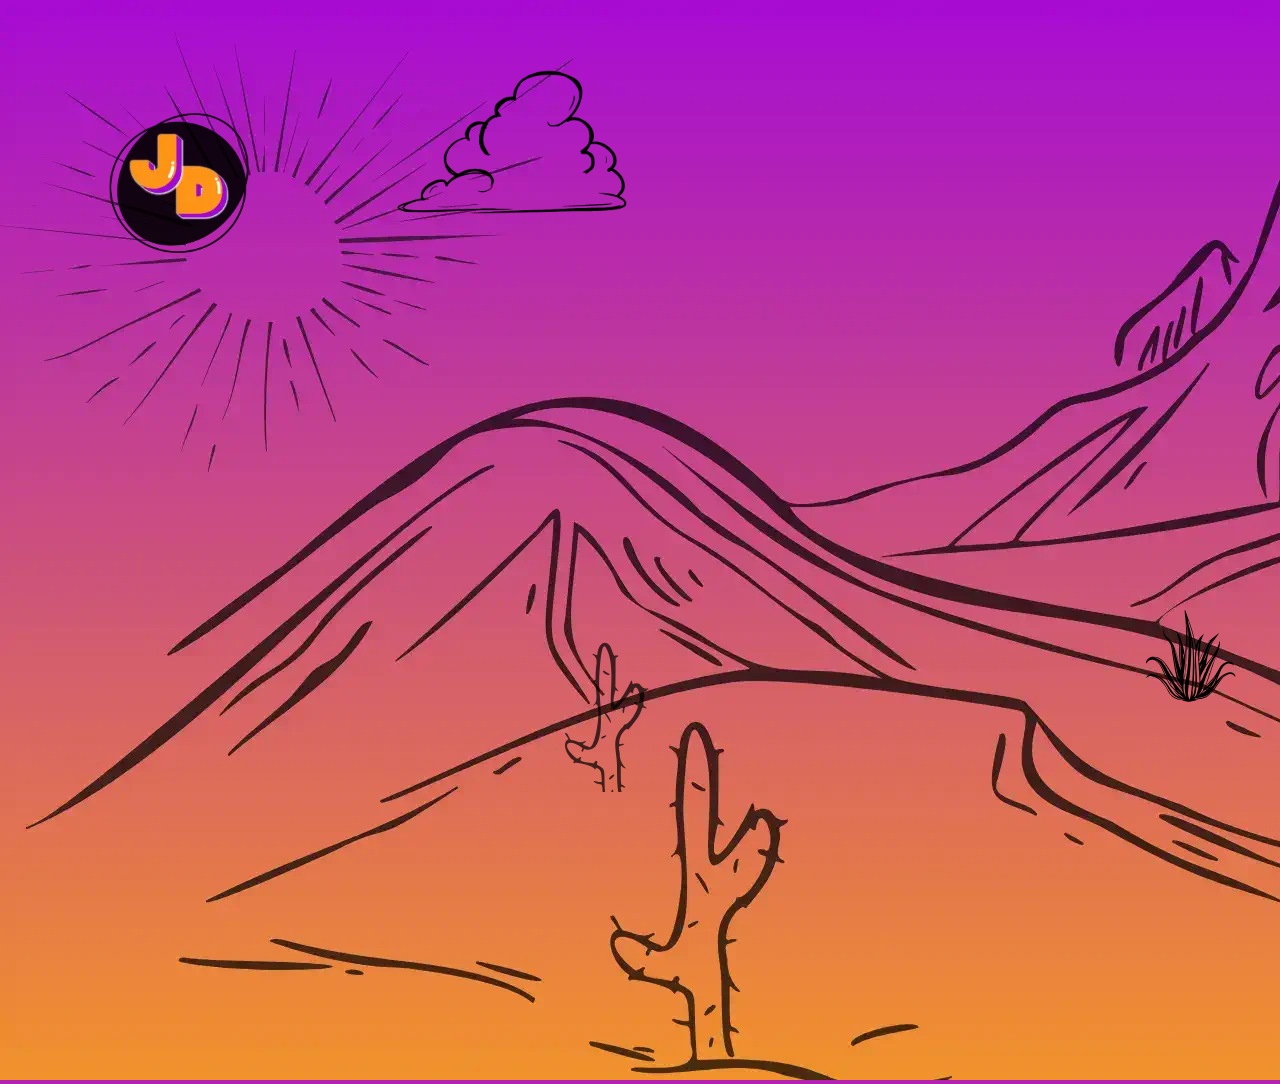
==== index.html @ 8e5e7aef "refactored html" ====
<!DOCTYPE html>
<html lang="en">
<head>
    <meta charset="UTF-8">
    <meta name="viewport" content="width=device-width, initial-scale=1.0">
    <meta name="description" content="Discover the creative portfolio of Jon Desserres — a web designer and developer specializing in modern, responsive, and user-focused websites.">
    <meta name="keywords" content="Jon Desserres, web designer, front-end developer, portfolio, responsive design, UI/UX, JonnyDDesign, creative developer">
    <meta name="author" content="JonnyDdesign">
    <meta name="robots" content="index, follow">
    <meta property="og:title" content="Jon Desserres | Web Designer & Developer">
    <meta property="og:description" content="Showcasing modern, responsive web design and development work by Jon Desserres.">
    <meta property="type" content="website">
    <meta property="og:url" content="https://www.jonnyddesign.com/">
    <meta property="og:image" content="">
    <meta property="og:site_name" content="JonnyDdesign">
    <title>Jon Desserres | Web Designer & Developer</title>
    <link rel="icon" type="image/png" href="assets/images/jd-logo-favicon.png">
    <link rel="stylesheet" href="css/global.css">
    <link rel="stylesheet" href="css/home.css">
    <link rel="canonical" href="https://www.jonnyddesign.com/">
    <!-- Google tag (gtag.js) -->
    <script async src="https://www.googletagmanager.com/gtag/js?id=G-SMXEK3X4YJ"></script>
    <script>
        window.dataLayer = window.dataLayer || [];
        function gtag(){dataLayer.push(arguments);}
        gtag('js', new Date());

        gtag('config', 'G-SMXEK3X4YJ');
    </script>
</head>

<body>

    <main class="hero">
        <div class="hero-stage">
            <img src="/assets/images/jd-hero-background.webp" alt="Desert background" class="hero-bg">
            <nav class="overlay logo-container" aria-label="Primary">
                <img src="/assets/images/jd_logo.webp" alt="Logo" class="logo">
                <ul class="logo-menu">
                    <li><a href="about.html">About Me</a></li>
                    <li><a href="portfolio.html">Portfolio</a></li>
                    <li><a href="contact.html">Contact</a></li>
                    <li><a href="sandbox.html">Sandbox</a></li>
                </ul>
            </nav>

            <!-- Cloud near top center -->
            <div class="cloud">
                <img src="/assets/images/cloud.svg" alt="cloud" class="cloud-img">
                <img src="/assets/images/lightning-bolt.svg" alt="lightning bolt" class="lightning-bolt">
            </div>

            <!-- Cactus near bottom left -->
            <div class="cactus">
                <img src="/assets/images/cactus-img.svg" alt="cactus svg" class="cactus-img">
                <img src="/assets/images/cactus-hover.svg" alt="green cactus svg" class="cactus-hover">
            </div>

            <!-- Shrub near bottom right -->
            <div class="shrub">
                <img src="/assets/images/shrub.svg" alt="shrub svg" class="shrub-img">
                <img src="/assets/images/big-cat-silhouette.svg" alt="big cat silhouette svg" class="shrub-hover">
            </div>
        </div>
    </main>
    
</body>
</html>
---- css/global.css ----
/* Universal */
* {
    box-sizing: border-box;
    margin: 0;
    padding: 0;
}

/* Locally hosted fonts */
@font-face {
    font-family: 'Irish Grover';
    src: url('/assets/fonts/IrishGrover-Regular.woff2') format('woff2'),
         url('/assets/fonts/IrishGrover-Regular.woff') format('woff');
    font-weight: normal;
    font-style: normal;
    font-display: swap;
}

@font-face {
    font-family: 'Eater';
    src: url('/assets/fonts/Eater-Regular.woff2') format('woff2'),
         url('/assets/fonts/Eater-Regular.woff') format('woff');
    font-weight: normal;
    font-style: normal;
    font-display: swap;
}

/* Breadcrumb navigation */
.breadcrumb {
    font-size: 0.9rem;
    padding: 0.5rem 0;
    color: #ff9416;
    background-color: #a105d8;
}

.breadcrumb ul {
    list-style: none;
    display: flex;
    flex-wrap: wrap;
}
  
.breadcrumb li {
    display: flex;
    align-items: center;
    font-size: 1.5rem;
}
  
.breadcrumb li:not(:last-child)::after {
    content: ">";
    margin: 0 0.5rem;
    color: #ffffff;
}
  
.breadcrumb a {
    text-decoration: none;
    color: #ff9416;
    transition: color 0.2s;
}
  
.breadcrumb a:hover {
    color: #ffffff;
}

/* Responsive styling */
@media (max-width: 435px) {
    .breadcrumb li {
        font-size: 1.2rem;
    }
}
---- css/home.css ----
body {
    background: linear-gradient(180deg, #a105d8, #ff9416);
}

.hero {
    position: relative;
    width: 100%;
    height: 100vh;
    background-image: url(/assets/images/jd-hero-background.webp);
    background-size: contain;
    background-position: center;
    background-repeat: no-repeat;
}

.logo-container {
    position: absolute;
    top: 12.5%;
    left: 8.5%;
    display: flex;
    flex-direction: column;
    align-items: flex-start;
}

.logo {
    width: 180px;
    height: auto;
    cursor: pointer;
    padding-bottom: 2rem;
}

.logo-menu {
    display: none;
    background-color: rgba(0, 0, 0, 0.8);
    border-radius: 8px;
    padding: 10px;
    list-style: none;
    z-index: 10;
    box-shadow: 0 0 20px rgba(249, 247, 247, 0.9);
}

.logo-menu li {
    font-size: 3rem;
    margin: 20px 10px;
}

.logo-menu li a {
    font-family: 'Irish Grover', Times, serif;
    text-decoration: none;
    color: #FFFFFF;
    font-weight: bold;
    transition: color 0.3s ease;
}

/* Cloud svg and hidden lightning bolt */
.cloud {
    position: absolute;
    top: 3%;
    left: 40%;
    transform: translateX(-50%);
    width: 20vw;
    height: auto;
    display: flex;
    align-items: center;
    justify-content: center;
}

.cloud-img {
    width: 90%;
    height: auto;
}

.lightning-bolt {
    position: absolute;
    width: 12vw;
    height: auto;
    opacity: 0;
    transition: opacity 0.3s ease-in-out;
    top: 90%;
    left: 50%;
    transform: translate(-50%, -50%);
}

.cloud:hover .lightning-bolt {
    opacity: 1;
}

/* Cactus svg and hidden green cactus */
.cactus {
    position: absolute;
    bottom: 12%;
    left: 47%;
    transform: translateX(-50%);
    width: 20vw;
    height: auto;
    display: flex;
    align-items: center;
    justify-content: center;
}

.cactus-img {
    width: 90%;
    height: auto;
}

.cactus-hover {
    position: absolute;
    width: 90%;
    height: auto;
    opacity: 0;
    transition: opacity 0.3s ease-in-out;
    top: 50%;
    left: 50%;
    transform: translate(-50%, -50%);
}

.cactus:hover .cactus-hover {
    opacity: 1;
}

/* Shrub svg and hidden animal */
.shrub {
    position: absolute;
    bottom: 22%;
    right: -1%;
    transform: translateX(-50%);
    width: 8vw;
    height: auto;
    display: flex;
    align-items: center;
    justify-content: center;
}

.shrub-img {
    width: 90%;
    height: auto;
}

.shrub-hover {
    position: absolute;
    width: 90%;
    height: auto;
    opacity: 0;
    transition: opacity 0.3s ease-in-out;
    top: -270%;
    right: 130%;
    transform: translate(-50%, -50%);
}

.shrub:hover .shrub-hover {
    opacity: 1;
}

/* Responsive styling */
@media (min-width: 501px) {
    .logo-container:hover .logo-menu,
    .logo-menu:hover {
        display: block;
    }

    .logo-menu li a:hover {
        color: #a105d8;
    }
}

@media (max-width: 1900px) {
    .logo {
        width: 170px;
    }
}

@media (max-width: 1600px) {
    .logo {
        width: 150px;
    }
}

@media (max-width: 1400px) {
    .logo {
        width: 140px;
    }

    .logo-menu li {
        font-size: 2.5rem;
    }
}

@media (max-width: 1200px) {
    .hero {
        background-image: url(/assets/images/jd-hero-background-medium.webp);
    }

    .logo {
        width: 140px;
    }

    .logo-menu li {
        font-size: 1.8rem;
    }
}

@media (max-width: 1050px) {
    .hero-bg {
        height: 80%;
    }

    .logo-container {
        top: 12%;
        left: 1%;
    }

    .logo {
        width: 110px;
    }

    .cloud {
        top: -2vh;
    }
}

@media (max-width: 800px) {
    .hero-bg {
        height: 70%;
    }

    .logo-container {
        top: 9%;
        left: 1%;
    }

    .logo {
        width: 100px;
    }
}

@media (max-width: 675px) {
    .logo-container {
        top: 7%;
        left: 8%;
    }
}

@media (max-width: 600px) {
    .logo-container {
        top: 6%;
    }

    .logo {
        width: 80px;
    }
}

@media (max-width: 500px) {
    .hero {
        background-image: url(/assets/images/jon-portfolio-mobile-background.webp);
    }

    .cloud {
        display: none;
    }

    .cactus {
        display: none;
    }

    .shrub {
        display: none;
    }

    .logo-container {
        top: 9%;
        left: 23%;
        align-items: center;
    }

    .logo {
        width: 110px;
    }

    .logo-menu {
        display: flex;
        flex-direction: column;
        gap: 30px;
        background-color: transparent;
        box-shadow: none;
        align-items: center;
        padding-top: 20px;
    }
    
    .logo-menu li {
        margin: 0;
        font-size: 1rem;
        width: 100%;
    }
    
    .logo-menu li a {
        display: block;
        width: 100%;
        padding: 15px 25px;
        background-color: rgba(0, 0, 0, 0.6);
        color: #ffffff;
        border-radius: 8px;
        font-size: 2.5rem;
        font-weight: bold;
        text-align: center;
        text-decoration: none;
        transition: background-color 0.3s ease;
    }
}

@media (max-width: 480px) {
    .logo-container {
        left: 21%;
    }
}

@media (max-width: 460px) {
    .logo-container {
        left: 20%;
    }
}

@media (max-width: 435px) {
    .logo-container {
        left: 19%;
    }
}

@media (max-width: 410px) {
    .logo-container {
        left: 18%;
    }
}

@media (max-width: 400px) {
    .logo-container {
        left: 16%;
    }
}

@media (max-width: 370px) {
    .logo-container {
        left: 14%;
    }
}
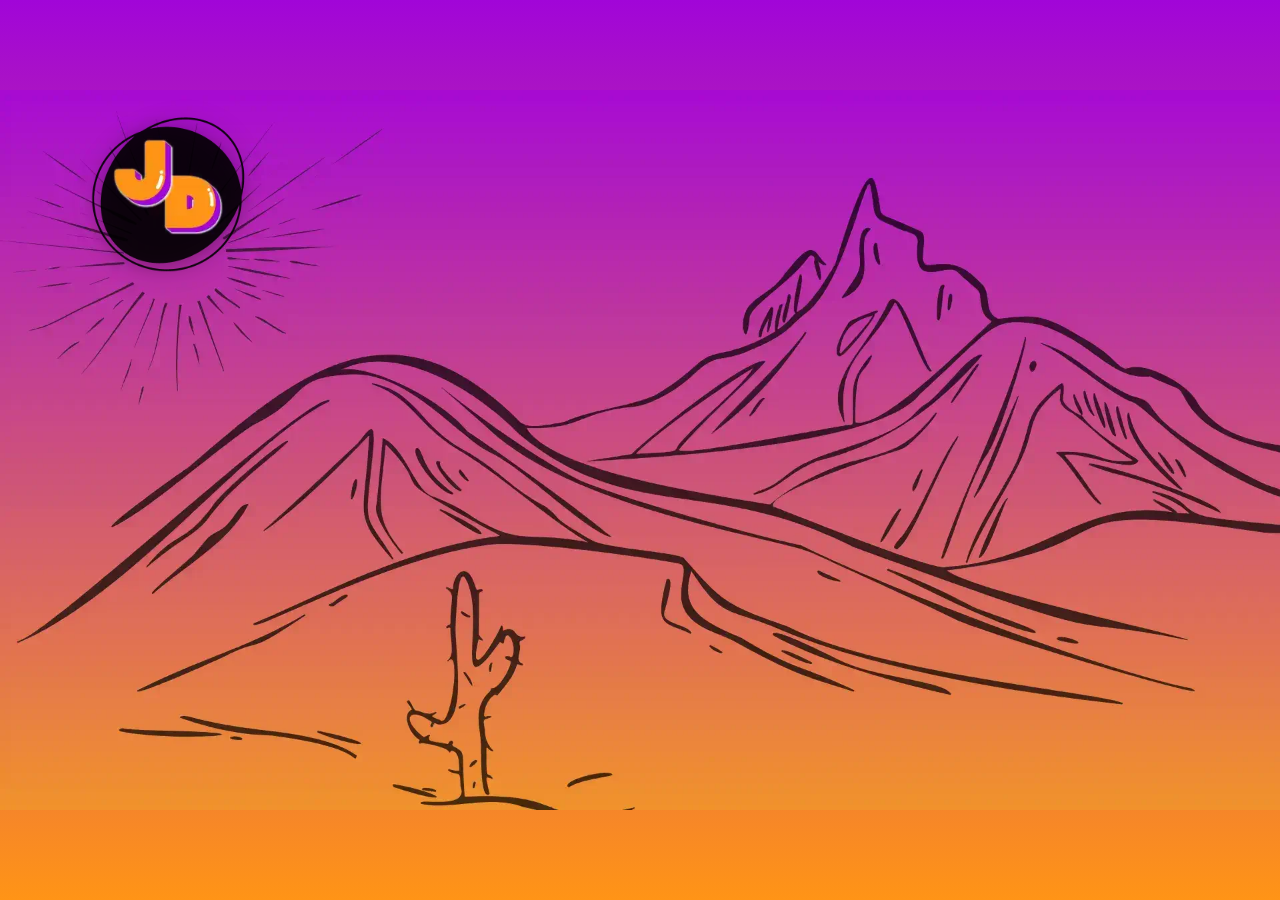
==== commit a465ae00: "added styling to the new layout" ====
--- a/index.html
+++ b/index.html
@@ -47,7 +47,7 @@
             <!-- Cloud near top center -->
             <div class="cloud">
                 <img src="/assets/images/cloud.svg" alt="cloud" class="cloud-img">
-                <img src="/assets/images/lightning-bolt.svg" alt="lightning bolt" class="lightning-bolt">
+                <img src="/assets/images/lightning-bolt.svg" alt="lightning bolt" class="cloud-hover">
             </div>
 
             <!-- Cactus near bottom left -->
--- a/css/home.css
+++ b/css/home.css
@@ -2,48 +2,110 @@
     background: linear-gradient(180deg, #a105d8, #ff9416);
 }
 
+/* --- GLOBAL COORD SYSTEM VARS --- */
+:root{
+    /* Background intrinsic size */
+    --bg-w: 1920;
+    --bg-h: 1080;
+
+    /* Set your measured pixel coordinates here (FROM the 1920x1080 image) */
+    --logo-x: 160;   --logo-y: 114;
+    --cloud-x: 960;  --cloud-y: 170;
+    --cactus-x: 480; --cactus-y: 860;
+    --shrub-x: 1650; --shrub-y: 860;
+
+    /* Overlay widths as % of image width */
+    --logo-w: 12%;
+    --cloud-w: 18%;
+    --cactus-w: 12%;
+    --shrub-w: 9%;
+}
+
+/* --- HERO LAYOUT --- */
 .hero {
+    display: grid;
+    place-items: center;
+    width: 100vw;
+    height: 100vh;
+    overflow: hidden;
+}
+
+/* Aspect-ratio box that EXACTLY matches the image (16:9),
+   scaled to the largest size that fits the viewport */
+.hero-stage {
     position: relative;
-    width: 100%;
-    height: 100vh;
-    background-image: url(/assets/images/jd-hero-background.webp);
-    background-size: contain;
-    background-position: center;
-    background-repeat: no-repeat;
-}
-
+    aspect-ratio: 16 / 9;
+    width: min(100vw, calc(100vh * 16 / 9)); /* biggest width that still fits */
+    height: auto; /* derived from aspect-ratio */
+    isolation: isolate; /* clean z-index stacking */
+}
+
+.hero-bg {
+    position: absolute;
+    inset: 0;
+    width: 100%;
+    height: 100%;
+    object-fit: fill; /* same aspect ratio, so fill is OK */
+    pointer-events: none; /* let overlays receive hover */
+    z-index: 0;
+}
+
+/* --- OVERLAYS (locked to the image) --- */
+.overlay {
+    position: absolute;
+    z-index: 2;
+    transform: translate(-50%, -50%); /* anchor overlays by their center */
+    pointer-events: auto;
+}
+
+/* Convert px coords -> % of the image, via CSS calc
+   left%  = x * 100% / 1920
+   top%   = y * 100% / 1080
+*/
 .logo-container {
-    position: absolute;
-    top: 12.5%;
-    left: 8.5%;
+    left: calc(var(--logo-x) * 100% / var(--bg-w));
+    top:  calc(var(--logo-y) * 100% / var(--bg-h));
+    width: var(--logo-w);
+    transform: translate(-10%, -10%); /* offset anchor to feel more "top-left" */
     display: flex;
     flex-direction: column;
     align-items: flex-start;
+    gap: .5rem;
 }
 
 .logo {
-    width: 180px;
+    width: 100%;
     height: auto;
     cursor: pointer;
-    padding-bottom: 2rem;
-}
-
+    filter: drop-shadow(0 2px 10px rgba(0,0,0,0.35));
+}
+
+/* Menu (desktop hover) */
 .logo-menu {
-    display: none;
-    background-color: rgba(0, 0, 0, 0.8);
+    margin: 0;
+    padding: 0.5rem 0.75rem;
+    list-style: none;
+    background: rgba(0,0,0,0.8);
     border-radius: 8px;
-    padding: 10px;
-    list-style: none;
-    z-index: 10;
-    box-shadow: 0 0 20px rgba(249, 247, 247, 0.9);
+    box-shadow: 0 10px 20px rgba(0,0,0,0.4);
+    opacity: 0;
+    visibility: hidden;
+    transform: translateY(6px);
+    transition: opacity 0.2s ease, transform 0.2s ease, visibility 0.2s step-end;   
+}
+
+.logo-container:hover .logo-menu {
+    opacity: 1;
+    visibility: visible;
+    transform: translateY(0);
 }
 
 .logo-menu li {
     font-size: 3rem;
-    margin: 20px 10px;
-}
-
-.logo-menu li a {
+    margin: 0.25rem 0;
+}
+
+.logo-menu a {
     font-family: 'Irish Grover', Times, serif;
     text-decoration: none;
     color: #FFFFFF;
@@ -51,99 +113,78 @@
     transition: color 0.3s ease;
 }
 
-/* Cloud svg and hidden lightning bolt */
+/* --- Cloud svg and hidden lightning bolt --- */
 .cloud {
-    position: absolute;
-    top: 3%;
-    left: 40%;
-    transform: translateX(-50%);
-    width: 20vw;
-    height: auto;
-    display: flex;
-    align-items: center;
-    justify-content: center;
+    left: calc(var(--cloud-x) * 100% / var(--bg-w));
+    top:  calc(var(--cloud-y) * 100% / var(--bg-h));
+    width: var(--cloud-w);
 }
 
 .cloud-img {
-    width: 90%;
-    height: auto;
-}
-
-.lightning-bolt {
-    position: absolute;
-    width: 12vw;
-    height: auto;
-    opacity: 0;
-    transition: opacity 0.3s ease-in-out;
-    top: 90%;
+    width: 100%;
+    height: auto;
+    display: block;
+}
+
+.cloud-hover {
+    position: absolute;
     left: 50%;
-    transform: translate(-50%, -50%);
-}
-
-.cloud:hover .lightning-bolt {
-    opacity: 1;
-}
-
-/* Cactus svg and hidden green cactus */
+    top: 105%; /* just beneath the cloud */
+    transform: translate(-50%, 0);
+    width: 55%;
+    opacity: 0;
+    transition: opacity .25s ease;
+}
+.cloud:hover .cloud-hover {
+    opacity: 1;
+}
+
+/* --- Cactus svg and hidden green cactus --- */
 .cactus {
-    position: absolute;
-    bottom: 12%;
-    left: 47%;
-    transform: translateX(-50%);
-    width: 20vw;
-    height: auto;
-    display: flex;
-    align-items: center;
-    justify-content: center;
+    left: calc(var(--cactus-x) * 100% / var(--bg-w));
+    top:  calc(var(--cactus-y) * 100% / var(--bg-h));
+    width: var(--cactus-w);
 }
 
 .cactus-img {
-    width: 90%;
-    height: auto;
+    width: 100%;
+    height: auto;
+    display: block;
 }
 
 .cactus-hover {
     position: absolute;
-    width: 90%;
-    height: auto;
-    opacity: 0;
-    transition: opacity 0.3s ease-in-out;
-    top: 50%;
-    left: 50%;
-    transform: translate(-50%, -50%);
+    inset: 0;          /* overlay exactly on top of cactus */
+    width: 100%;
+    height: 100%;
+    opacity: 0;
+    transition: opacity .25s ease;
 }
 
 .cactus:hover .cactus-hover {
     opacity: 1;
 }
 
-/* Shrub svg and hidden animal */
+/* --- Shrub svg and hidden animal --- */
 .shrub {
-    position: absolute;
-    bottom: 22%;
-    right: -1%;
-    transform: translateX(-50%);
-    width: 8vw;
-    height: auto;
-    display: flex;
-    align-items: center;
-    justify-content: center;
+    left: calc(var(--shrub-x) * 100% / var(--bg-w));
+    top:  calc(var(--shrub-y) * 100% / var(--bg-h));
+    width: var(--shrub-w);
 }
 
 .shrub-img {
-    width: 90%;
-    height: auto;
+    width: 100%;
+    height: auto;
+    display: block;
 }
 
 .shrub-hover {
     position: absolute;
-    width: 90%;
-    height: auto;
-    opacity: 0;
-    transition: opacity 0.3s ease-in-out;
-    top: -270%;
-    right: 130%;
-    transform: translate(-50%, -50%);
+    bottom: 115%;
+    right: -140%;
+    width: 190%;
+    opacity: 0;
+    transition: opacity .25s ease;
 }
 
 .shrub:hover .shrub-hover {
@@ -157,188 +198,39 @@
         display: block;
     }
 
-    .logo-menu li a:hover {
+    .logo-menu a:hover {
         color: #a105d8;
     }
 }
 
-@media (max-width: 1900px) {
-    .logo {
-        width: 170px;
-    }
-}
-
-@media (max-width: 1600px) {
-    .logo {
-        width: 150px;
-    }
-}
-
-@media (max-width: 1400px) {
-    .logo {
-        width: 140px;
-    }
-
-    .logo-menu li {
-        font-size: 2.5rem;
-    }
-}
-
-@media (max-width: 1200px) {
-    .hero {
-        background-image: url(/assets/images/jd-hero-background-medium.webp);
-    }
-
-    .logo {
-        width: 140px;
-    }
-
-    .logo-menu li {
-        font-size: 1.8rem;
-    }
-}
-
-@media (max-width: 1050px) {
-    .hero-bg {
-        height: 80%;
-    }
-
-    .logo-container {
-        top: 12%;
-        left: 1%;
-    }
-
-    .logo {
-        width: 110px;
-    }
-
-    .cloud {
-        top: -2vh;
-    }
-}
-
-@media (max-width: 800px) {
-    .hero-bg {
-        height: 70%;
-    }
-
-    .logo-container {
-        top: 9%;
-        left: 1%;
-    }
-
-    .logo {
-        width: 100px;
-    }
-}
-
-@media (max-width: 675px) {
-    .logo-container {
-        top: 7%;
-        left: 8%;
-    }
-}
-
-@media (max-width: 600px) {
-    .logo-container {
-        top: 6%;
-    }
-
-    .logo {
-        width: 80px;
-    }
-}
-
-@media (max-width: 500px) {
-    .hero {
-        background-image: url(/assets/images/jon-portfolio-mobile-background.webp);
-    }
-
-    .cloud {
-        display: none;
-    }
-
-    .cactus {
-        display: none;
-    }
-
-    .shrub {
-        display: none;
-    }
-
-    .logo-container {
-        top: 9%;
-        left: 23%;
+@media (max-width: 500px){
+    /* Keep image visible but simplify interactions */
+    .overlay:not(.logo-container){ display: none; }
+
+    .hero-stage{ width: 100vw; } /* fill width; height via aspect-ratio */
+
+    .logo-container{
+        /* move logo/menu to center top for mobile */
+        left: 50%;
+        top: 10%;
+        width: 28%;
+        transform: translate(-50%, -50%);
         align-items: center;
     }
 
-    .logo {
-        width: 110px;
-    }
-
-    .logo-menu {
-        display: flex;
-        flex-direction: column;
-        gap: 30px;
-        background-color: transparent;
-        box-shadow: none;
-        align-items: center;
-        padding-top: 20px;
-    }
-    
-    .logo-menu li {
-        margin: 0;
-        font-size: 1rem;
-        width: 100%;
-    }
-    
-    .logo-menu li a {
+    .logo-menu{
+        /* show simple stacked menu on mobile */
+        opacity: 1; visibility: visible; transform: none;
+        background: transparent; box-shadow: none; padding: 0; margin-top: .5rem;
+        display: flex; flex-direction: column; gap: .5rem;
+    }
+
+    .logo-menu a{
         display: block;
-        width: 100%;
-        padding: 15px 25px;
-        background-color: rgba(0, 0, 0, 0.6);
-        color: #ffffff;
+        padding: .6rem .9rem;
+        background: rgba(0,0,0,.6);
         border-radius: 8px;
-        font-size: 2.5rem;
-        font-weight: bold;
         text-align: center;
-        text-decoration: none;
-        transition: background-color 0.3s ease;
-    }
-}
-
-@media (max-width: 480px) {
-    .logo-container {
-        left: 21%;
-    }
-}
-
-@media (max-width: 460px) {
-    .logo-container {
-        left: 20%;
-    }
-}
-
-@media (max-width: 435px) {
-    .logo-container {
-        left: 19%;
-    }
-}
-
-@media (max-width: 410px) {
-    .logo-container {
-        left: 18%;
-    }
-}
-
-@media (max-width: 400px) {
-    .logo-container {
-        left: 16%;
-    }
-}
-
-@media (max-width: 370px) {
-    .logo-container {
-        left: 14%;
+        font-size: clamp(18px, 6vw, 28px);
     }
 }
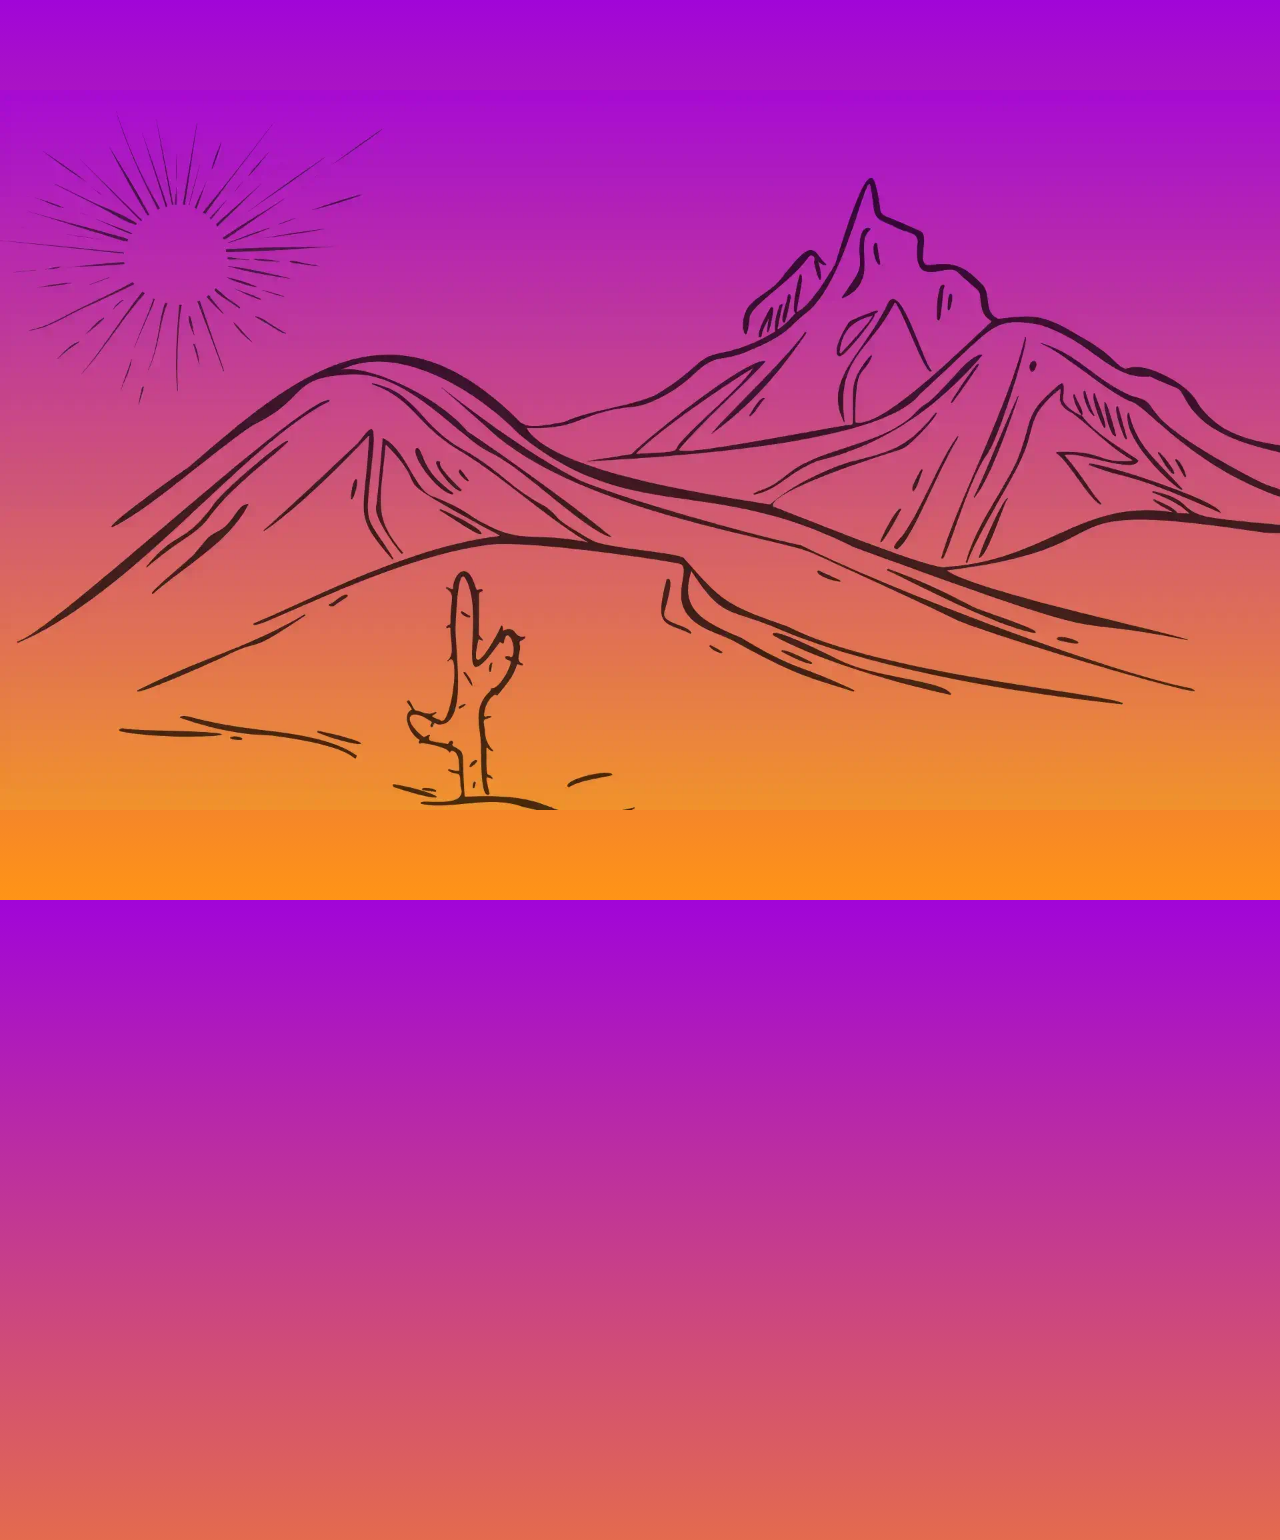
==== commit d5161ec0: "refactored and simplified html layout" ====
--- a/index.html
+++ b/index.html
@@ -32,35 +32,36 @@
 <body>
 
     <main class="hero">
-        <div class="hero-stage">
-            <img src="/assets/images/jd-hero-background.webp" alt="Desert background" class="hero-bg">
-            <nav class="overlay logo-container" aria-label="Primary">
-                <img src="/assets/images/jd_logo.webp" alt="Logo" class="logo">
-                <ul class="logo-menu">
-                    <li><a href="about.html">About Me</a></li>
-                    <li><a href="portfolio.html">Portfolio</a></li>
-                    <li><a href="contact.html">Contact</a></li>
-                    <li><a href="sandbox.html">Sandbox</a></li>
-                </ul>
-            </nav>
+        <!-- Background image -->
+        <img src="/assets/images/jd-hero-background.webp" alt="Desert background" class="hero-bg">
+        
+        <!-- Navigation / Logo -->
+        <nav class="logo-container">
+            <img src="/assets/images/jd_logo.webp" alt="Logo" class="logo">
+            <ul class="logo-menu">
+                <li><a href="about.html">About Me</a></li>
+                <li><a href="portfolio.html">Portfolio</a></li>
+                <li><a href="contact.html">Contact</a></li>
+                <li><a href="sandbox.html">Sandbox</a></li>
+            </ul>
+        </nav>
 
-            <!-- Cloud near top center -->
-            <div class="cloud">
-                <img src="/assets/images/cloud.svg" alt="cloud" class="cloud-img">
-                <img src="/assets/images/lightning-bolt.svg" alt="lightning bolt" class="cloud-hover">
-            </div>
+        <!-- Cloud -->
+        <div class="cloud">
+            <img src="/assets/images/cloud.svg" alt="cloud" class="cloud-img">
+            <img src="/assets/images/lightning-bolt.svg" alt="lightning bolt" class="cloud-hover">
+        </div>
 
-            <!-- Cactus near bottom left -->
-            <div class="cactus">
-                <img src="/assets/images/cactus-img.svg" alt="cactus svg" class="cactus-img">
-                <img src="/assets/images/cactus-hover.svg" alt="green cactus svg" class="cactus-hover">
-            </div>
+        <!-- Cactus -->
+        <div class="cactus">
+            <img src="/assets/images/cactus-img.svg" alt="cactus svg" class="cactus-img">
+            <img src="/assets/images/cactus-hover.svg" alt="green cactus svg" class="cactus-hover">
+        </div>
 
-            <!-- Shrub near bottom right -->
-            <div class="shrub">
-                <img src="/assets/images/shrub.svg" alt="shrub svg" class="shrub-img">
-                <img src="/assets/images/big-cat-silhouette.svg" alt="big cat silhouette svg" class="shrub-hover">
-            </div>
+        <!-- Shrub -->
+        <div class="shrub">
+            <img src="/assets/images/shrub.svg" alt="shrub svg" class="shrub-img">
+            <img src="/assets/images/big-cat-silhouette.svg" alt="big cat silhouette svg" class="shrub-hover">
         </div>
     </main>
     
--- a/css/home.css
+++ b/css/home.css
@@ -2,51 +2,30 @@
     background: linear-gradient(180deg, #a105d8, #ff9416);
 }
 
-/* --- GLOBAL COORD SYSTEM VARS --- */
-:root{
-    /* Background intrinsic size */
-    --bg-w: 1920;
-    --bg-h: 1080;
-
-    /* Set your measured pixel coordinates here (FROM the 1920x1080 image) */
-    --logo-x: 160;   --logo-y: 114;
-    --cloud-x: 960;  --cloud-y: 170;
-    --cactus-x: 480; --cactus-y: 860;
-    --shrub-x: 1650; --shrub-y: 860;
-
-    /* Overlay widths as % of image width */
-    --logo-w: 12%;
-    --cloud-w: 18%;
-    --cactus-w: 12%;
-    --shrub-w: 9%;
-}
-
 /* --- HERO LAYOUT --- */
 .hero {
-    display: grid;
-    place-items: center;
+    display: flex;
+    justify-content: center;
+    align-items: center;
     width: 100vw;
     height: 100vh;
     overflow: hidden;
 }
 
-/* Aspect-ratio box that EXACTLY matches the image (16:9),
-   scaled to the largest size that fits the viewport */
 .hero-stage {
     position: relative;
-    aspect-ratio: 16 / 9;
-    width: min(100vw, calc(100vh * 16 / 9)); /* biggest width that still fits */
-    height: auto; /* derived from aspect-ratio */
-    isolation: isolate; /* clean z-index stacking */
+    width: 100%;
+    height: 100%;
 }
 
 .hero-bg {
     position: absolute;
-    inset: 0;
+    top: 0;
+    left: 0;
     width: 100%;
     height: 100%;
-    object-fit: fill; /* same aspect ratio, so fill is OK */
-    pointer-events: none; /* let overlays receive hover */
+    object-fit: contain;
+    pointer-events: none;
     z-index: 0;
 }
 
@@ -54,19 +33,14 @@
 .overlay {
     position: absolute;
     z-index: 2;
-    transform: translate(-50%, -50%); /* anchor overlays by their center */
     pointer-events: auto;
 }
 
-/* Convert px coords -> % of the image, via CSS calc
-   left%  = x * 100% / 1920
-   top%   = y * 100% / 1080
-*/
+/* --- LOGO & MENU --- */
 .logo-container {
-    left: calc(var(--logo-x) * 100% / var(--bg-w));
-    top:  calc(var(--logo-y) * 100% / var(--bg-h));
-    width: var(--logo-w);
-    transform: translate(-10%, -10%); /* offset anchor to feel more "top-left" */
+    left: 5%;
+    top:  13%;
+    width: 8%;
     display: flex;
     flex-direction: column;
     align-items: flex-start;
@@ -77,7 +51,6 @@
     width: 100%;
     height: auto;
     cursor: pointer;
-    filter: drop-shadow(0 2px 10px rgba(0,0,0,0.35));
 }
 
 /* Menu (desktop hover) */
@@ -113,11 +86,11 @@
     transition: color 0.3s ease;
 }
 
-/* --- Cloud svg and hidden lightning bolt --- */
+/* --- CLOUD --- */
 .cloud {
-    left: calc(var(--cloud-x) * 100% / var(--bg-w));
-    top:  calc(var(--cloud-y) * 100% / var(--bg-h));
-    width: var(--cloud-w);
+    left: 20%;
+    top:  20%;
+    width: 20%;
 }
 
 .cloud-img {
@@ -128,61 +101,61 @@
 
 .cloud-hover {
     position: absolute;
-    left: 50%;
-    top: 105%; /* just beneath the cloud */
+    left: 45%;
+    top: 100%;
+    width: 50%;
+    opacity: 0;
     transform: translate(-50%, 0);
-    width: 55%;
+    transition: opacity 0.25s ease;
+}
+.cloud:hover .cloud-hover {
+    opacity: 1;
+}
+
+/* --- CACTUS --- */
+.cactus {
+    left: 25%;
+    top: 100%;
+    width: 20%;
+}
+
+.cactus-img {
+    width: 100%;
+    height: auto;
+    display: block;
+}
+
+.cactus-hover {
+    position: absolute;
+    inset: 0;
+    width: 100%;
+    height: 100%;
     opacity: 0;
     transition: opacity .25s ease;
 }
-.cloud:hover .cloud-hover {
-    opacity: 1;
-}
-
-/* --- Cactus svg and hidden green cactus --- */
-.cactus {
-    left: calc(var(--cactus-x) * 100% / var(--bg-w));
-    top:  calc(var(--cactus-y) * 100% / var(--bg-h));
-    width: var(--cactus-w);
-}
-
-.cactus-img {
+
+.cactus:hover .cactus-hover {
+    opacity: 1;
+}
+
+/* --- SHRUB --- */
+.shrub {
+    left: 200%;
+    top:  100%;
+    width: 20%;
+}
+
+.shrub-img {
     width: 100%;
     height: auto;
     display: block;
 }
 
-.cactus-hover {
-    position: absolute;
-    inset: 0;          /* overlay exactly on top of cactus */
-    width: 100%;
-    height: 100%;
-    opacity: 0;
-    transition: opacity .25s ease;
-}
-
-.cactus:hover .cactus-hover {
-    opacity: 1;
-}
-
-/* --- Shrub svg and hidden animal --- */
-.shrub {
-    left: calc(var(--shrub-x) * 100% / var(--bg-w));
-    top:  calc(var(--shrub-y) * 100% / var(--bg-h));
-    width: var(--shrub-w);
-}
-
-.shrub-img {
-    width: 100%;
-    height: auto;
-    display: block;
-}
-
 .shrub-hover {
     position: absolute;
-    bottom: 115%;
-    right: -140%;
-    width: 190%;
+    bottom: 25%;
+    right: 40%;
+    width: 50%;
     opacity: 0;
     transition: opacity .25s ease;
 }
@@ -203,14 +176,16 @@
     }
 }
 
-@media (max-width: 500px){
-    /* Keep image visible but simplify interactions */
-    .overlay:not(.logo-container){ display: none; }
-
-    .hero-stage{ width: 100vw; } /* fill width; height via aspect-ratio */
-
-    .logo-container{
-        /* move logo/menu to center top for mobile */
+@media (max-width: 500px) {
+    .overlay:not(.logo-container) {
+        display: none;
+    }
+
+    .hero-stage {
+        width: 100vw;
+    }
+
+    .logo-container {
         left: 50%;
         top: 10%;
         width: 28%;
@@ -218,17 +193,23 @@
         align-items: center;
     }
 
-    .logo-menu{
-        /* show simple stacked menu on mobile */
-        opacity: 1; visibility: visible; transform: none;
-        background: transparent; box-shadow: none; padding: 0; margin-top: .5rem;
-        display: flex; flex-direction: column; gap: .5rem;
-    }
-
-    .logo-menu a{
+    .logo-menu {
+        opacity: 1;
+        visibility: visible;
+        transform: none;
+        background: transparent;
+        box-shadow: none;
+        padding: 0;
+        margin-top: 0.5rem;
+        display: flex;
+        flex-direction: column;
+        gap: 0.5rem;
+    }
+
+    .logo-menu a {
         display: block;
-        padding: .6rem .9rem;
-        background: rgba(0,0,0,.6);
+        padding: 0.6rem 0.9rem;
+        background: rgba(0,0,0,0.6);
         border-radius: 8px;
         text-align: center;
         font-size: clamp(18px, 6vw, 28px);
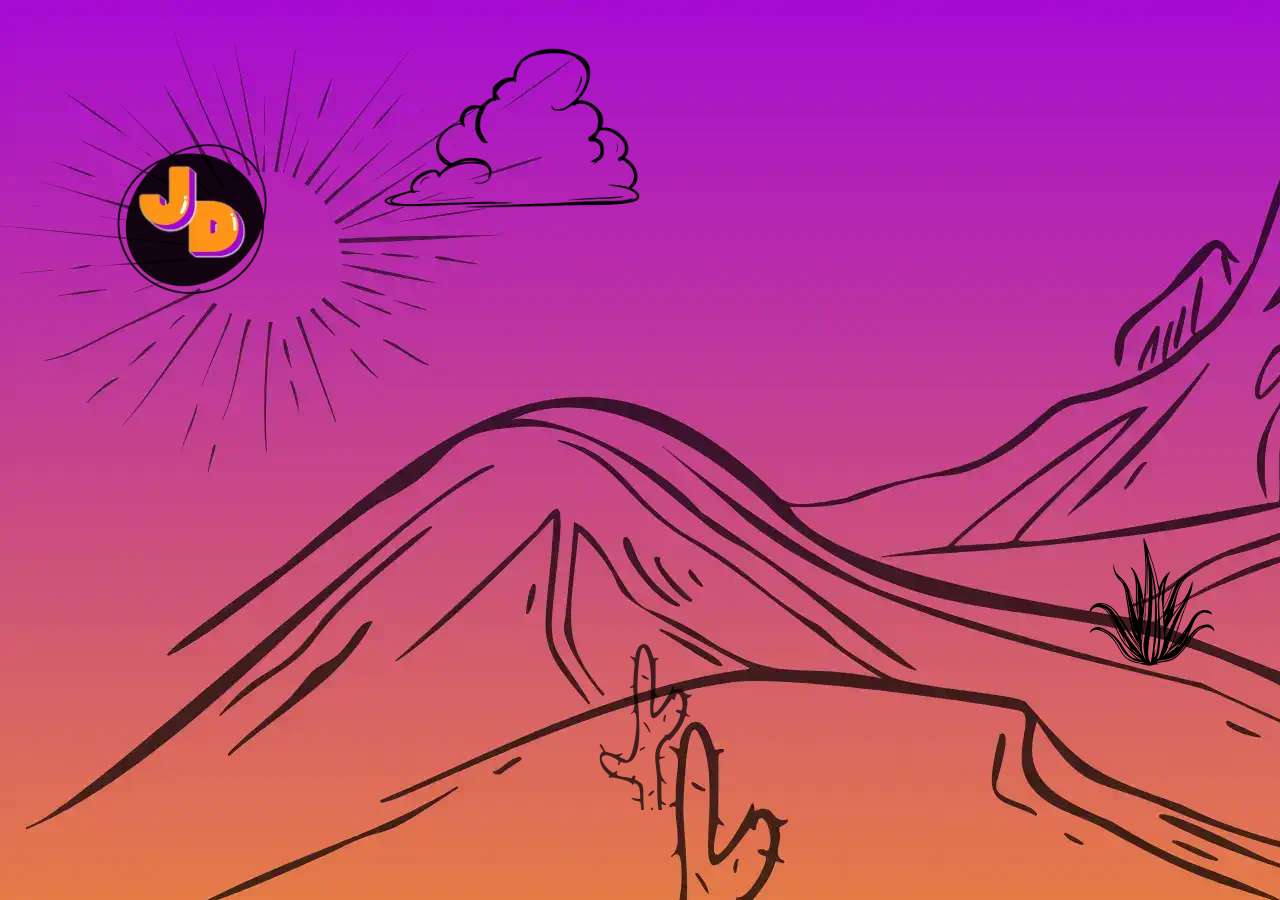
==== commit 8a537e59: "added in different size background for various screen sizes in html layout" ====
--- a/index.html
+++ b/index.html
@@ -32,8 +32,14 @@
 <body>
 
     <main class="hero">
-        <!-- Background image -->
-        <img src="/assets/images/jd-hero-background.webp" alt="Desert background" class="hero-bg">
+        <!-- Responsive background image -->
+        <picture class="hero-bg">
+            <!-- Smaller screens (mobile first) -->
+            <source srcset="/assets/images/jd-hero-background-medium" media="(max-width: 600px)">
+            <source srcset="/assets/images/jon-portfolio-mobile-background" media="(max-width: 1200px)">
+            <!-- Default / large -->
+            <img src="/assets/images/jd-hero-background.webp" alt="Desert background">
+        </picture>
         
         <!-- Navigation / Logo -->
         <nav class="logo-container">
--- a/css/home.css
+++ b/css/home.css
@@ -1,54 +1,40 @@
-body {
+/*body {
     background: linear-gradient(180deg, #a105d8, #ff9416);
-}
-
-/* --- HERO LAYOUT --- */
+}*/
+
+/* HERO */
 .hero {
-    display: flex;
-    justify-content: center;
-    align-items: center;
+    position: relative;
     width: 100vw;
     height: 100vh;
     overflow: hidden;
 }
 
-.hero-stage {
-    position: relative;
-    width: 100%;
-    height: 100%;
-}
-
+/* Background image */
 .hero-bg {
     position: absolute;
     top: 0;
     left: 0;
     width: 100%;
     height: 100%;
-    object-fit: contain;
+    object-fit: fill;
     pointer-events: none;
     z-index: 0;
 }
 
-/* --- OVERLAYS (locked to the image) --- */
-.overlay {
-    position: absolute;
-    z-index: 2;
-    pointer-events: auto;
-}
-
-/* --- LOGO & MENU --- */
+/* Navigation / Logo */
 .logo-container {
-    left: 5%;
-    top:  13%;
-    width: 8%;
+    position: absolute;
+    left: 6%;
+    top:  16%;
     display: flex;
     flex-direction: column;
-    align-items: flex-start;
-    gap: .5rem;
+    align-items: center;
+    z-index: 2;
 }
 
 .logo {
-    width: 100%;
+    width: 150px;
     height: auto;
     cursor: pointer;
 }
@@ -63,19 +49,18 @@
     box-shadow: 0 10px 20px rgba(0,0,0,0.4);
     opacity: 0;
     visibility: hidden;
-    transform: translateY(6px);
-    transition: opacity 0.2s ease, transform 0.2s ease, visibility 0.2s step-end;   
+    transition: opacity 0.2s ease, visibility 0.2s step-end;
+    text-align: center;
 }
 
 .logo-container:hover .logo-menu {
     opacity: 1;
     visibility: visible;
-    transform: translateY(0);
 }
 
 .logo-menu li {
     font-size: 3rem;
-    margin: 0.25rem 0;
+    margin: 1rem 0;
 }
 
 .logo-menu a {
@@ -88,8 +73,9 @@
 
 /* --- CLOUD --- */
 .cloud {
-    left: 20%;
-    top:  20%;
+    position: absolute;
+    left: 30%;
+    top:  0;
     width: 20%;
 }
 
@@ -102,21 +88,24 @@
 .cloud-hover {
     position: absolute;
     left: 45%;
-    top: 100%;
-    width: 50%;
+    top: 60%;
+    width: 70%;
     opacity: 0;
     transform: translate(-50%, 0);
     transition: opacity 0.25s ease;
 }
+
 .cloud:hover .cloud-hover {
     opacity: 1;
 }
 
 /* --- CACTUS --- */
 .cactus {
-    left: 25%;
-    top: 100%;
+    position: absolute;
+    left: 40%;
+    bottom: 10%;
     width: 20%;
+    z-index: 1;
 }
 
 .cactus-img {
@@ -140,22 +129,24 @@
 
 /* --- SHRUB --- */
 .shrub {
-    left: 200%;
-    top:  100%;
+    position: absolute;
+    right: -5%;
+    bottom: 26%;
     width: 20%;
+    z-index: 1;
 }
 
 .shrub-img {
-    width: 100%;
+    width: 50%;
     height: auto;
     display: block;
 }
 
 .shrub-hover {
     position: absolute;
-    bottom: 25%;
-    right: 40%;
-    width: 50%;
+    bottom: 275%;
+    right: 108%;
+    width: 40%;
     opacity: 0;
     transition: opacity .25s ease;
 }
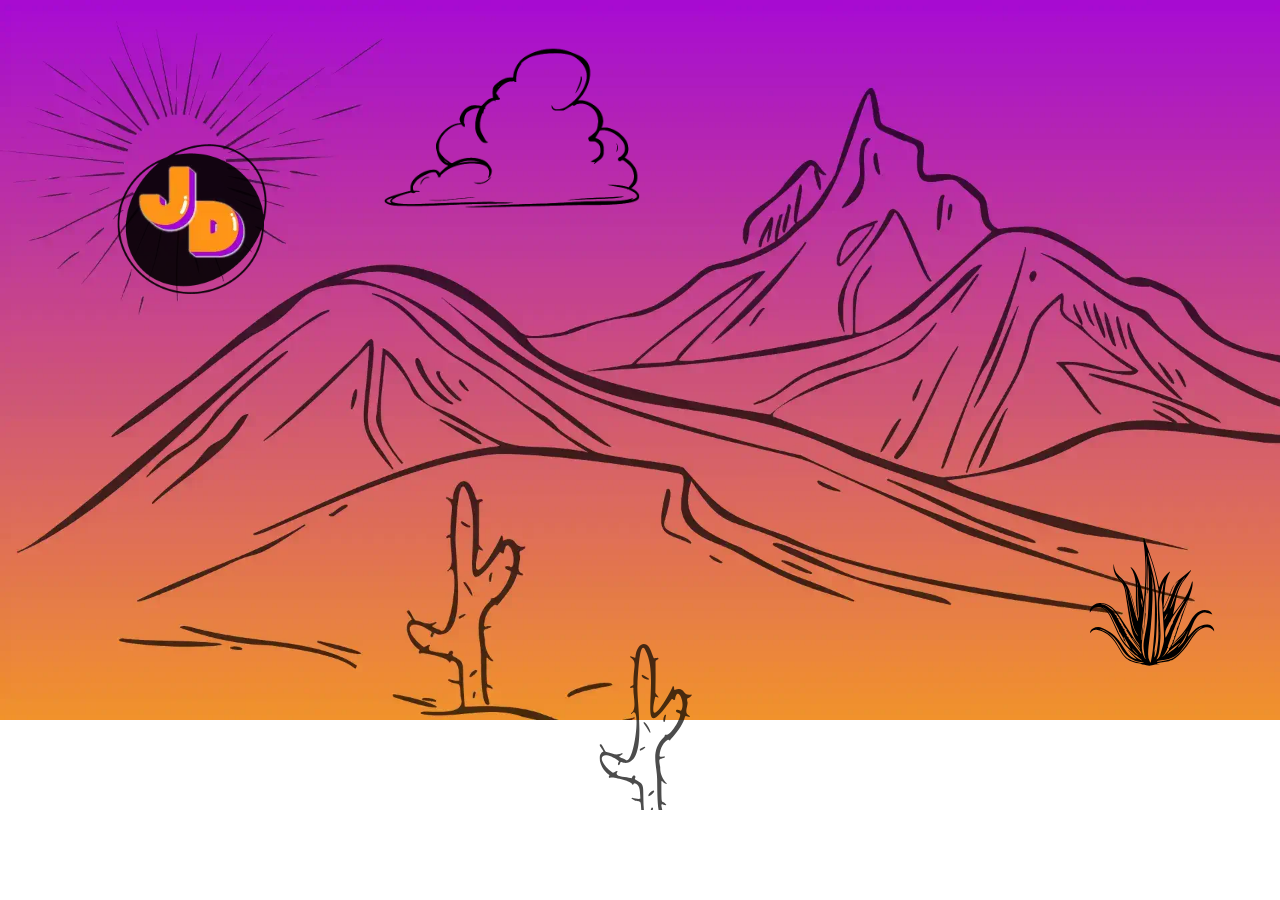
==== commit 43cff9bd: "adjusted the layout and some styling" ====
--- a/index.html
+++ b/index.html
@@ -32,15 +32,6 @@
 <body>
 
     <main class="hero">
-        <!-- Responsive background image -->
-        <picture class="hero-bg">
-            <!-- Smaller screens (mobile first) -->
-            <source srcset="/assets/images/jd-hero-background-medium" media="(max-width: 600px)">
-            <source srcset="/assets/images/jon-portfolio-mobile-background" media="(max-width: 1200px)">
-            <!-- Default / large -->
-            <img src="/assets/images/jd-hero-background.webp" alt="Desert background">
-        </picture>
-        
         <!-- Navigation / Logo -->
         <nav class="logo-container">
             <img src="/assets/images/jd_logo.webp" alt="Logo" class="logo">
--- a/css/home.css
+++ b/css/home.css
@@ -4,22 +4,10 @@
 
 /* HERO */
 .hero {
-    position: relative;
-    width: 100vw;
-    height: 100vh;
-    overflow: hidden;
-}
-
-/* Background image */
-.hero-bg {
-    position: absolute;
-    top: 0;
-    left: 0;
-    width: 100%;
-    height: 100%;
-    object-fit: fill;
-    pointer-events: none;
-    z-index: 0;
+    min-height: 100vh;
+    background-image: url('/assets/images/jd-hero-background.webp');
+    background-size: contain;
+    background-repeat: no-repeat;
 }
 
 /* Navigation / Logo */
@@ -105,7 +93,6 @@
     left: 40%;
     bottom: 10%;
     width: 20%;
-    z-index: 1;
 }
 
 .cactus-img {
@@ -133,7 +120,6 @@
     right: -5%;
     bottom: 26%;
     width: 20%;
-    z-index: 1;
 }
 
 .shrub-img {
@@ -167,13 +153,21 @@
     }
 }
 
+@media (max-width: 1200px) {
+    .hero {
+        background-image: url('/assets/images/jd-hero-background-medium.webp');
+    }
+}
+
 @media (max-width: 500px) {
     .overlay:not(.logo-container) {
         display: none;
     }
 
-    .hero-stage {
-        width: 100vw;
+    .hero {
+        background-image: url('/assets/images/jd-hero-background-mobile.webp');
+        background-size: contain;
+        background-position: center;
     }
 
     .logo-container {
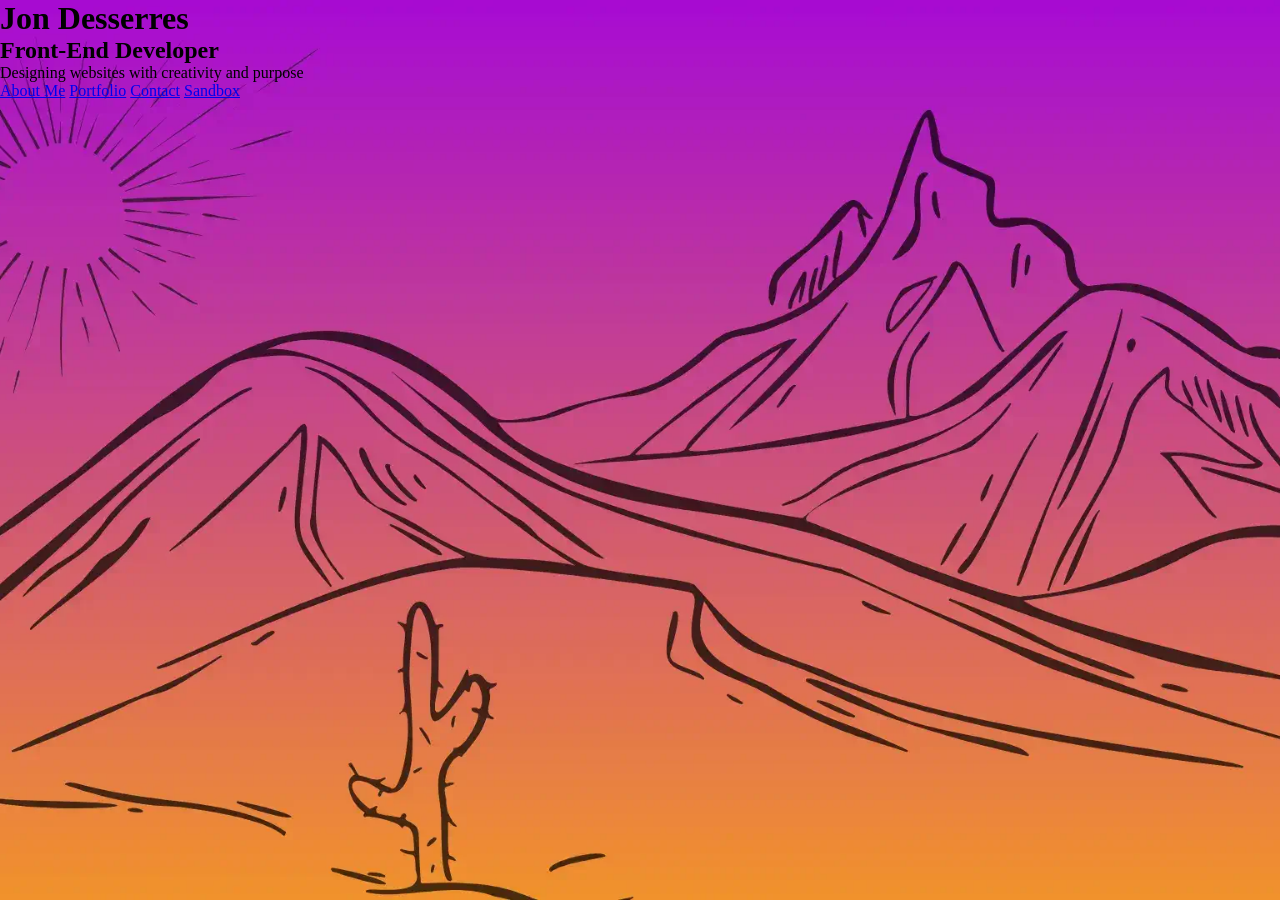
==== commit 728e72a7: "adjusted the layout of the homepage to simplify the UI" ====
--- a/index.html
+++ b/index.html
@@ -18,49 +18,31 @@
     <link rel="stylesheet" href="css/global.css">
     <link rel="stylesheet" href="css/home.css">
     <link rel="canonical" href="https://www.jonnyddesign.com/">
-    <!-- Google tag (gtag.js) -->
+
+    <!-- Google Analytics -->
     <script async src="https://www.googletagmanager.com/gtag/js?id=G-SMXEK3X4YJ"></script>
     <script>
         window.dataLayer = window.dataLayer || [];
         function gtag(){dataLayer.push(arguments);}
         gtag('js', new Date());
-
         gtag('config', 'G-SMXEK3X4YJ');
     </script>
 </head>
 
 <body>
+    <main class="hero">
+        <header>
+            <h1>Jon Desserres</h1>
+            <h2>Front-End Developer</h2>
+            <p class="tagline">Designing websites with creativity and purpose</p>
+        </header>
 
-    <main class="hero">
-        <!-- Navigation / Logo -->
-        <nav class="logo-container">
-            <img src="/assets/images/jd_logo.webp" alt="Logo" class="logo">
-            <ul class="logo-menu">
-                <li><a href="about.html">About Me</a></li>
-                <li><a href="portfolio.html">Portfolio</a></li>
-                <li><a href="contact.html">Contact</a></li>
-                <li><a href="sandbox.html">Sandbox</a></li>
-            </ul>
+        <nav>
+            <a href="about.html" class="nav-btn btn-1">About Me</a>
+            <a href="portfolio.html" class="nav-btn btn-2">Portfolio</a>
+            <a href="contact.html" class="nav-btn btn-3">Contact</a>
+            <a href="sandbox.html" class="nav-btn btn-4">Sandbox</a>
         </nav>
-
-        <!-- Cloud -->
-        <div class="cloud">
-            <img src="/assets/images/cloud.svg" alt="cloud" class="cloud-img">
-            <img src="/assets/images/lightning-bolt.svg" alt="lightning bolt" class="cloud-hover">
-        </div>
-
-        <!-- Cactus -->
-        <div class="cactus">
-            <img src="/assets/images/cactus-img.svg" alt="cactus svg" class="cactus-img">
-            <img src="/assets/images/cactus-hover.svg" alt="green cactus svg" class="cactus-hover">
-        </div>
-
-        <!-- Shrub -->
-        <div class="shrub">
-            <img src="/assets/images/shrub.svg" alt="shrub svg" class="shrub-img">
-            <img src="/assets/images/big-cat-silhouette.svg" alt="big cat silhouette svg" class="shrub-hover">
-        </div>
     </main>
-    
 </body>
 </html>
--- a/css/home.css
+++ b/css/home.css
@@ -1,28 +1,26 @@
-/*body {
-    background: linear-gradient(180deg, #a105d8, #ff9416);
-}*/
-
 /* HERO */
 .hero {
-    min-height: 100vh;
+    height: 100vh;
     background-image: url('/assets/images/jd-hero-background.webp');
-    background-size: contain;
+    background-size: cover;
+    background-position: center center;
     background-repeat: no-repeat;
 }
 
 /* Navigation / Logo */
 .logo-container {
     position: absolute;
-    left: 6%;
-    top:  16%;
+    left: 8%;
+    top: 13%;
     display: flex;
     flex-direction: column;
     align-items: center;
     z-index: 2;
+    gap: 20px;
 }
 
 .logo {
-    width: 150px;
+    width: 160px;
     height: auto;
     cursor: pointer;
 }
@@ -47,11 +45,11 @@
 }
 
 .logo-menu li {
+    margin: 1rem 0;
+}
+
+.logo-menu a {
     font-size: 3rem;
-    margin: 1rem 0;
-}
-
-.logo-menu a {
     font-family: 'Irish Grover', Times, serif;
     text-decoration: none;
     color: #FFFFFF;
@@ -62,9 +60,9 @@
 /* --- CLOUD --- */
 .cloud {
     position: absolute;
-    left: 30%;
-    top:  0;
-    width: 20%;
+    left: 33%;
+    top: 0;
+    width: 18%;
 }
 
 .cloud-img {
@@ -90,8 +88,8 @@
 /* --- CACTUS --- */
 .cactus {
     position: absolute;
-    left: 40%;
-    bottom: 10%;
+    left: 37%;
+    bottom: 14%;
     width: 20%;
 }
 
@@ -118,8 +116,8 @@
 .shrub {
     position: absolute;
     right: -5%;
-    bottom: 26%;
-    width: 20%;
+    bottom: 28%;
+    width: 15%;
 }
 
 .shrub-img {
@@ -130,8 +128,8 @@
 
 .shrub-hover {
     position: absolute;
-    bottom: 275%;
-    right: 108%;
+    bottom: 320%;
+    right: 120%;
     width: 40%;
     opacity: 0;
     transition: opacity .25s ease;
@@ -153,29 +151,182 @@
     }
 }
 
+@media (max-width: 1800px) {
+    .logo-container {
+        left: 3%;
+    }
+
+    .logo {
+        width: 150px;
+    }
+}
+
+@media (max-width: 1600px) {
+    .logo-container {
+        left: 2%;
+        top: 15%;
+    }
+
+    .logo {
+        width: 130px;
+    }
+}
+
+@media (max-width: 1440px) {
+    .logo {
+        width: 110px;
+    }
+}
+
+@media (max-width: 1300px) {
+    .logo-container {
+        top: 14%;
+    }
+
+    .logo {
+        width: 100px;
+    }
+
+    .logo-menu a {
+        font-size: 2.5rem;
+    }
+}
+
 @media (max-width: 1200px) {
     .hero {
         background-image: url('/assets/images/jd-hero-background-medium.webp');
     }
+
+    .logo-container {
+        top: 13%;
+    }
+
+    .logo {
+        width: 90px;
+    }
+}
+
+@media (max-width: 1100px) {
+    .logo-container {
+        left: 5%;
+        top: 14%;
+    }
+
+    .logo {
+        width: 80px;
+    }
+}
+
+@media (max-width: 1000px) {
+    .logo {
+        width: 75px;
+    }
+
+    .logo-menu a {
+        font-size: 2rem;
+    }
+}
+
+@media (max-width: 900px) {
+    .logo-container {
+        top: 12%;
+    }
+
+    .logo {
+        width: 70px;
+    }
+
+    .cactus {
+        bottom: 32%;
+    }
+
+    .shrub {
+        bottom: 44%;
+    }
+}
+
+@media (max-width: 800px) {
+    .logo-container {
+        left: 4%;
+        top: 10%;
+    }
+
+    .logo {
+        width: 65px;
+    }
+
+    .logo-menu a {
+        font-size: 1.7rem;
+    }
+
+    .cactus {
+        bottom: 40%;
+    }
+
+    .shrub {
+        bottom: 50%;
+    }
+}
+
+@media (max-width: 700px) {
+    .logo-container {
+        top: 9%;
+    }
+
+    .logo {
+        width: 55px;
+    }
+
+    .cactus {
+        bottom: 48%;
+    }
+
+    .shrub {
+        bottom: 57%;
+    }
+}
+
+@media (max-width: 600px) {
+    .logo-container {
+        left: 3%;
+        top: 8%;
+    }
+
+    .logo {
+        width: 50px;
+    }
+
+    .logo-menu a {
+        font-size: 1.3rem;
+    }
+
+    .cactus {
+        bottom: 55%;
+    }
+
+    .shrub {
+        bottom: 63%;
+    }
 }
 
 @media (max-width: 500px) {
-    .overlay:not(.logo-container) {
-        display: none;
-    }
-
     .hero {
         background-image: url('/assets/images/jd-hero-background-mobile.webp');
-        background-size: contain;
+        background-size: cover;
         background-position: center;
     }
 
     .logo-container {
-        left: 50%;
-        top: 10%;
-        width: 28%;
+        left: 49%;
+        top: 45%;
+        width: 100%;
         transform: translate(-50%, -50%);
         align-items: center;
+    }
+
+    .logo {
+        width: 95px;
+        cursor: inherit;
     }
 
     .logo-menu {
@@ -185,7 +336,7 @@
         background: transparent;
         box-shadow: none;
         padding: 0;
-        margin-top: 0.5rem;
+        margin-top: 2rem;
         display: flex;
         flex-direction: column;
         gap: 0.5rem;
@@ -197,6 +348,61 @@
         background: rgba(0,0,0,0.6);
         border-radius: 8px;
         text-align: center;
-        font-size: clamp(18px, 6vw, 28px);
+        font-size: 2rem;
+        letter-spacing: 2.5px;
+    }
+
+    .cloud {
+        display: none;
+    }
+
+    .cactus {
+        display: none;
+    }
+
+    .shrub {
+        display: none;
+    }
+}
+
+@media (max-width: 475px) {
+    .logo-container {
+        top: 47%;
+    }
+
+    .logo {
+        width: 90px;
+    }
+}
+
+@media (max-width: 460px) {
+    .logo-container {
+        top: 49%;
+    }
+}
+
+@media (max-width: 445px) {
+    .logo-container {
+        top: 49%;
+    }
+
+    .logo {
+        width: 90px;
+    }
+}
+
+@media (max-width: 435px) {
+    .logo-container {
+        top: 50%;
+    }
+}
+
+@media (max-width: 420px) {
+    .logo-container {
+        top: 52%;
+    }
+
+    .logo {
+        width: 85px;
     }
 }
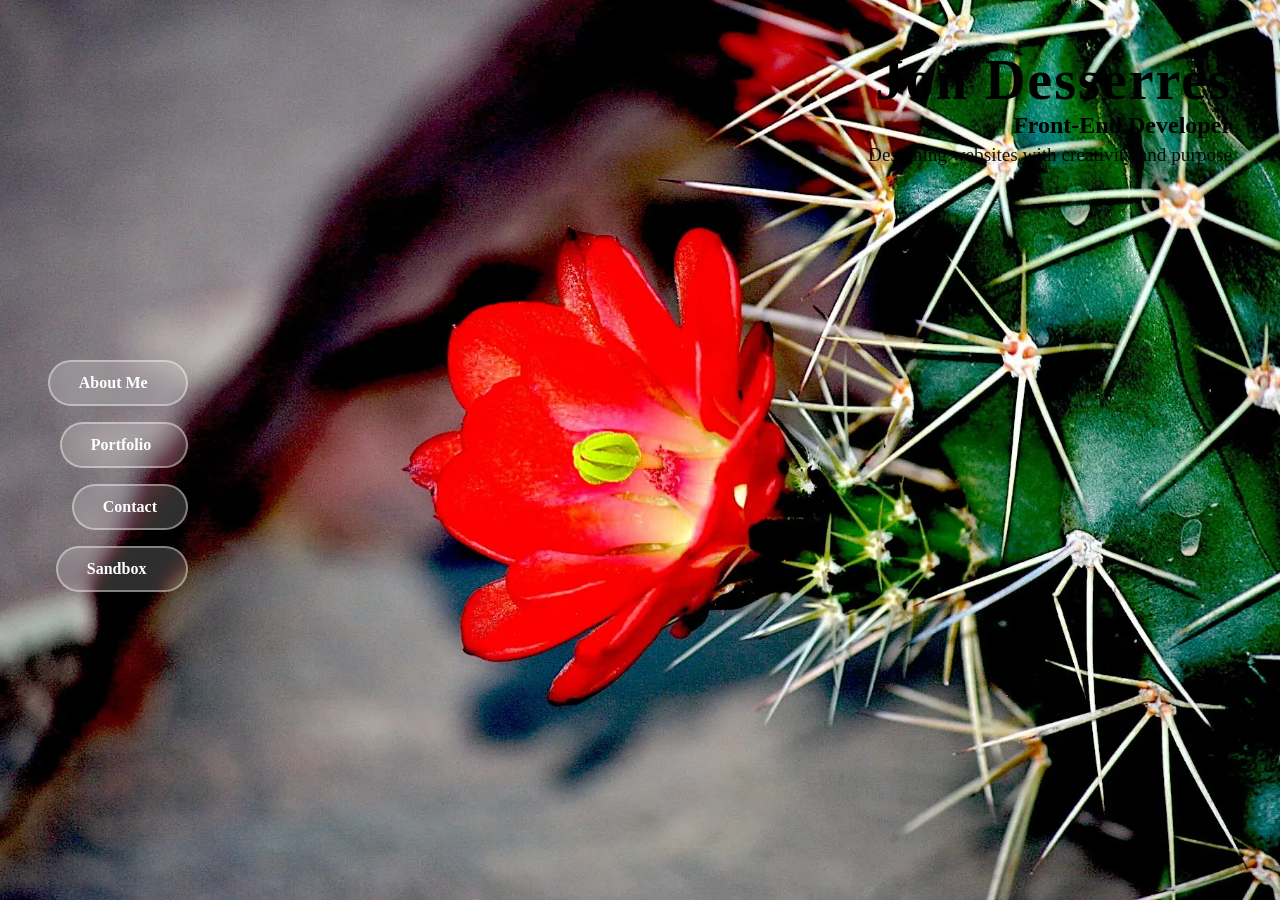
==== commit d97ea16a: "adjusted some styling on the home page" ====
--- a/index.html
+++ b/index.html
@@ -31,13 +31,13 @@
 
 <body>
     <main class="hero">
-        <header>
+        <header class="hero-header">
             <h1>Jon Desserres</h1>
             <h2>Front-End Developer</h2>
             <p class="tagline">Designing websites with creativity and purpose</p>
         </header>
 
-        <nav>
+        <nav class="side-nav">
             <a href="about.html" class="nav-btn btn-1">About Me</a>
             <a href="portfolio.html" class="nav-btn btn-2">Portfolio</a>
             <a href="contact.html" class="nav-btn btn-3">Contact</a>
--- a/css/home.css
+++ b/css/home.css
@@ -1,408 +1,113 @@
 /* HERO */
 .hero {
+    position: relative;
     height: 100vh;
-    background-image: url('/assets/images/jd-hero-background.webp');
+    background-image: url('/assets/images/hero-background-1920.webp');
     background-size: cover;
-    background-position: center center;
+    background-position: center;
     background-repeat: no-repeat;
+    padding: 3rem;
+    overflow: hidden;
 }
 
-/* Navigation / Logo */
-.logo-container {
+.hero-header {
     position: absolute;
-    left: 8%;
-    top: 13%;
+    top: 3rem;
+    right: 3rem;
+    text-align: right;
+    z-index: 2;
+}
+
+.hero-header h1 {
+    font-size: 3.5rem;
+    letter-spacing: 2px;
+}
+
+.tagline {
+    font-size: 1.2rem;
+    margin-top: 0.3rem;
+    opacity: 0.9;
+}
+
+.side-nav {
+    position: absolute;
+    left: 3rem;
+    top: 40%;
     display: flex;
     flex-direction: column;
-    align-items: center;
+    gap: 1rem;
     z-index: 2;
-    gap: 20px;
 }
 
-.logo {
-    width: 160px;
-    height: auto;
-    cursor: pointer;
+.nav-btn {
+    display: inline-block;
+    padding: 0.75rem 1.8rem;
+    border-radius: 30px;
+    background: rgba(255, 255, 255, 0.18);
+    color: #fff;
+    text-decoration: none;
+    font-weight: bold;
+    backdrop-filter: blur(4px);
+    transition: all 0.3s ease;
+    border: 2px solid rgba(255,255,255,0.4);
 }
 
-/* Menu (desktop hover) */
-.logo-menu {
-    margin: 0;
-    padding: 0.5rem 0.75rem;
-    list-style: none;
-    background: rgba(0,0,0,0.8);
-    border-radius: 8px;
-    box-shadow: 0 10px 20px rgba(0,0,0,0.4);
-    opacity: 0;
-    visibility: hidden;
-    transition: opacity 0.2s ease, visibility 0.2s step-end;
-    text-align: center;
+.nav-btn:hover {
+    background: rgba(255,255,255,0.3);
+    transform: translateX(6px);
 }
 
-.logo-container:hover .logo-menu {
-    opacity: 1;
-    visibility: visible;
-}
-
-.logo-menu li {
-    margin: 1rem 0;
-}
-
-.logo-menu a {
-    font-size: 3rem;
-    font-family: 'Irish Grover', Times, serif;
-    text-decoration: none;
-    color: #FFFFFF;
-    font-weight: bold;
-    transition: color 0.3s ease;
-}
-
-/* --- CLOUD --- */
-.cloud {
-    position: absolute;
-    left: 33%;
-    top: 0;
-    width: 18%;
-}
-
-.cloud-img {
-    width: 100%;
-    height: auto;
-    display: block;
-}
-
-.cloud-hover {
-    position: absolute;
-    left: 45%;
-    top: 60%;
-    width: 70%;
-    opacity: 0;
-    transform: translate(-50%, 0);
-    transition: opacity 0.25s ease;
-}
-
-.cloud:hover .cloud-hover {
-    opacity: 1;
-}
-
-/* --- CACTUS --- */
-.cactus {
-    position: absolute;
-    left: 37%;
-    bottom: 14%;
-    width: 20%;
-}
-
-.cactus-img {
-    width: 100%;
-    height: auto;
-    display: block;
-}
-
-.cactus-hover {
-    position: absolute;
-    inset: 0;
-    width: 100%;
-    height: 100%;
-    opacity: 0;
-    transition: opacity .25s ease;
-}
-
-.cactus:hover .cactus-hover {
-    opacity: 1;
-}
-
-/* --- SHRUB --- */
-.shrub {
-    position: absolute;
-    right: -5%;
-    bottom: 28%;
-    width: 15%;
-}
-
-.shrub-img {
-    width: 50%;
-    height: auto;
-    display: block;
-}
-
-.shrub-hover {
-    position: absolute;
-    bottom: 320%;
-    right: 120%;
-    width: 40%;
-    opacity: 0;
-    transition: opacity .25s ease;
-}
-
-.shrub:hover .shrub-hover {
-    opacity: 1;
-}
+.btn-1 { margin-left: 0px; }
+.btn-2 { margin-left: 12px; }
+.btn-3 { margin-left: 24px; }
+.btn-4 { margin-left: 8px; }
 
 /* Responsive styling */
-@media (min-width: 501px) {
-    .logo-container:hover .logo-menu,
-    .logo-menu:hover {
-        display: block;
+@media (max-width: 768px) {
+    .hero-header {
+        right: 1.5rem;
+        top: 2rem;
     }
 
-    .logo-menu a:hover {
-        color: #a105d8;
-    }
-}
-
-@media (max-width: 1800px) {
-    .logo-container {
-        left: 3%;
+    .hero-header h1 {
+        font-size: 2.4rem;
     }
 
-    .logo {
-        width: 150px;
-    }
-}
-
-@media (max-width: 1600px) {
-    .logo-container {
-        left: 2%;
-        top: 15%;
+    .side-nav {
+        left: 1.5rem;
+        top: 45%;
     }
 
-    .logo {
-        width: 130px;
+    .nav-btn {
+        font-size: 0.9rem;
+        padding: 0.6rem 1.2rem;
     }
 }
 
 @media (max-width: 1440px) {
-    .logo {
-        width: 110px;
-    }
+
 }
 
 @media (max-width: 1300px) {
-    .logo-container {
-        top: 14%;
-    }
 
-    .logo {
-        width: 100px;
-    }
-
-    .logo-menu a {
-        font-size: 2.5rem;
-    }
 }
 
 @media (max-width: 1200px) {
-    .hero {
-        background-image: url('/assets/images/jd-hero-background-medium.webp');
-    }
 
-    .logo-container {
-        top: 13%;
-    }
-
-    .logo {
-        width: 90px;
-    }
-}
-
-@media (max-width: 1100px) {
-    .logo-container {
-        left: 5%;
-        top: 14%;
-    }
-
-    .logo {
-        width: 80px;
-    }
 }
 
 @media (max-width: 1000px) {
-    .logo {
-        width: 75px;
-    }
 
-    .logo-menu a {
-        font-size: 2rem;
-    }
-}
-
-@media (max-width: 900px) {
-    .logo-container {
-        top: 12%;
-    }
-
-    .logo {
-        width: 70px;
-    }
-
-    .cactus {
-        bottom: 32%;
-    }
-
-    .shrub {
-        bottom: 44%;
-    }
 }
 
 @media (max-width: 800px) {
-    .logo-container {
-        left: 4%;
-        top: 10%;
-    }
 
-    .logo {
-        width: 65px;
-    }
-
-    .logo-menu a {
-        font-size: 1.7rem;
-    }
-
-    .cactus {
-        bottom: 40%;
-    }
-
-    .shrub {
-        bottom: 50%;
-    }
 }
 
 @media (max-width: 700px) {
-    .logo-container {
-        top: 9%;
-    }
 
-    .logo {
-        width: 55px;
-    }
-
-    .cactus {
-        bottom: 48%;
-    }
-
-    .shrub {
-        bottom: 57%;
-    }
-}
-
-@media (max-width: 600px) {
-    .logo-container {
-        left: 3%;
-        top: 8%;
-    }
-
-    .logo {
-        width: 50px;
-    }
-
-    .logo-menu a {
-        font-size: 1.3rem;
-    }
-
-    .cactus {
-        bottom: 55%;
-    }
-
-    .shrub {
-        bottom: 63%;
-    }
-}
-
-@media (max-width: 500px) {
-    .hero {
-        background-image: url('/assets/images/jd-hero-background-mobile.webp');
-        background-size: cover;
-        background-position: center;
-    }
-
-    .logo-container {
-        left: 49%;
-        top: 45%;
-        width: 100%;
-        transform: translate(-50%, -50%);
-        align-items: center;
-    }
-
-    .logo {
-        width: 95px;
-        cursor: inherit;
-    }
-
-    .logo-menu {
-        opacity: 1;
-        visibility: visible;
-        transform: none;
-        background: transparent;
-        box-shadow: none;
-        padding: 0;
-        margin-top: 2rem;
-        display: flex;
-        flex-direction: column;
-        gap: 0.5rem;
-    }
-
-    .logo-menu a {
-        display: block;
-        padding: 0.6rem 0.9rem;
-        background: rgba(0,0,0,0.6);
-        border-radius: 8px;
-        text-align: center;
-        font-size: 2rem;
-        letter-spacing: 2.5px;
-    }
-
-    .cloud {
-        display: none;
-    }
-
-    .cactus {
-        display: none;
-    }
-
-    .shrub {
-        display: none;
-    }
-}
-
-@media (max-width: 475px) {
-    .logo-container {
-        top: 47%;
-    }
-
-    .logo {
-        width: 90px;
-    }
-}
-
-@media (max-width: 460px) {
-    .logo-container {
-        top: 49%;
-    }
-}
-
-@media (max-width: 445px) {
-    .logo-container {
-        top: 49%;
-    }
-
-    .logo {
-        width: 90px;
-    }
 }
 
 @media (max-width: 435px) {
-    .logo-container {
-        top: 50%;
-    }
-}
 
-@media (max-width: 420px) {
-    .logo-container {
-        top: 52%;
-    }
-
-    .logo {
-        width: 85px;
-    }
 }
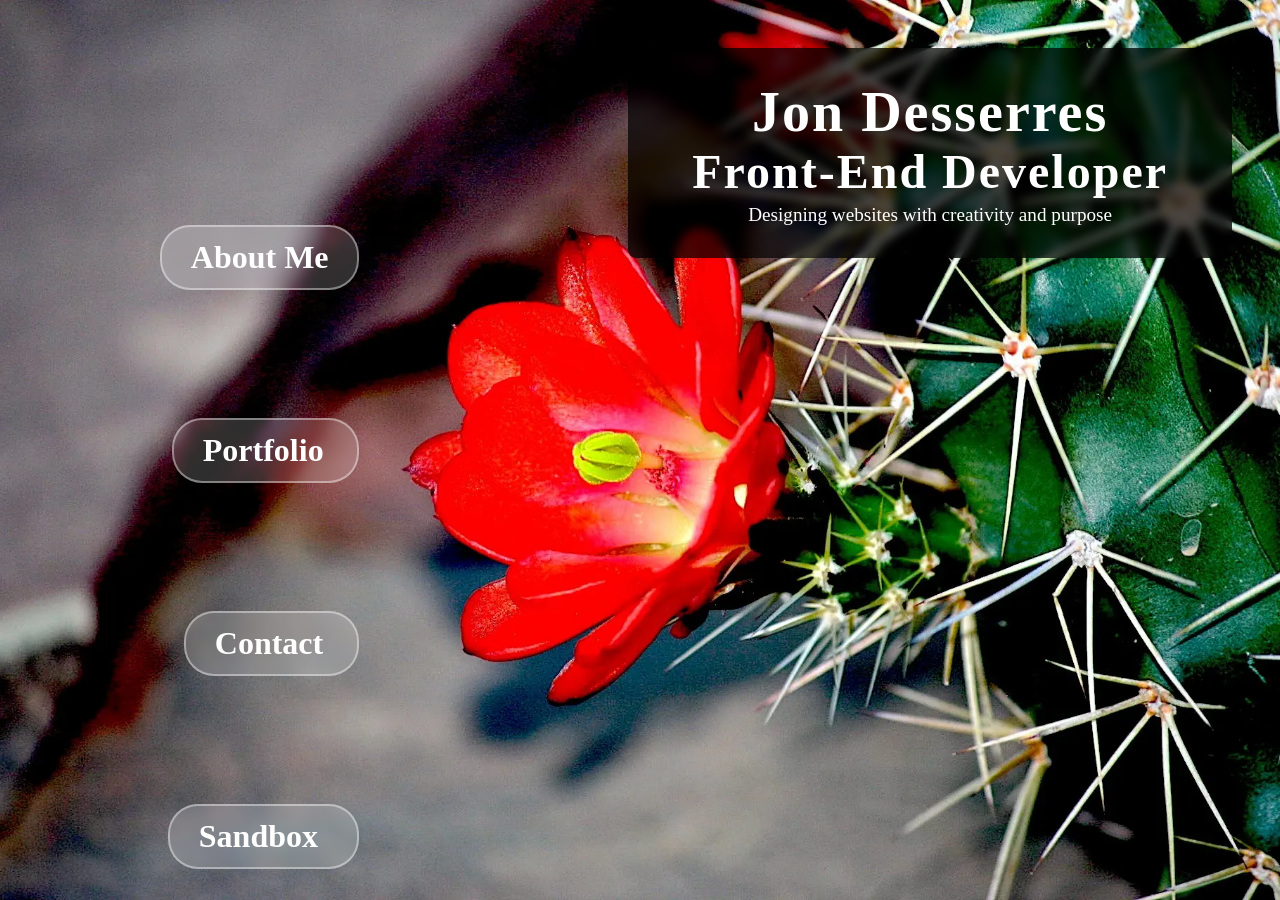
==== commit 5e9d3eb7: "adjusted some styling" ====
--- a/index.html
+++ b/index.html
@@ -34,7 +34,7 @@
         <header class="hero-header">
             <h1>Jon Desserres</h1>
             <h2>Front-End Developer</h2>
-            <p class="tagline">Designing websites with creativity and purpose</p>
+            <p>Designing websites with creativity and purpose</p>
         </header>
 
         <nav class="side-nav">
--- a/css/home.css
+++ b/css/home.css
@@ -14,28 +14,39 @@
     position: absolute;
     top: 3rem;
     right: 3rem;
-    text-align: right;
+    text-align: center;
     z-index: 2;
+    background: rgba(0, 0, 0, 0.7);
+    padding: 2rem 4rem;
+    border-radius: 8px;
+    backdrop-filter: blur(5px);
 }
 
 .hero-header h1 {
+    color: #ffffff;
     font-size: 3.5rem;
     letter-spacing: 2px;
 }
 
-.tagline {
+.hero-header h2 {
+    color: #ffffff;
+    font-size: 3rem;
+    letter-spacing: 2px;
+}
+
+.hero-header p {
+    color: #ffffff;
     font-size: 1.2rem;
     margin-top: 0.3rem;
-    opacity: 0.9;
 }
 
 .side-nav {
     position: absolute;
-    left: 3rem;
-    top: 40%;
+    left: 10rem;
+    top: 25%;
     display: flex;
     flex-direction: column;
-    gap: 1rem;
+    gap: 8rem;
     z-index: 2;
 }
 
@@ -44,8 +55,9 @@
     padding: 0.75rem 1.8rem;
     border-radius: 30px;
     background: rgba(255, 255, 255, 0.18);
-    color: #fff;
+    color: #ffffff;
     text-decoration: none;
+    font-size: 2rem;
     font-weight: bold;
     backdrop-filter: blur(4px);
     transition: all 0.3s ease;
@@ -84,30 +96,6 @@
     }
 }
 
-@media (max-width: 1440px) {
-
-}
-
-@media (max-width: 1300px) {
-
-}
-
-@media (max-width: 1200px) {
-
-}
-
-@media (max-width: 1000px) {
-
-}
-
-@media (max-width: 800px) {
-
-}
-
-@media (max-width: 700px) {
-
-}
-
 @media (max-width: 435px) {
 
 }
